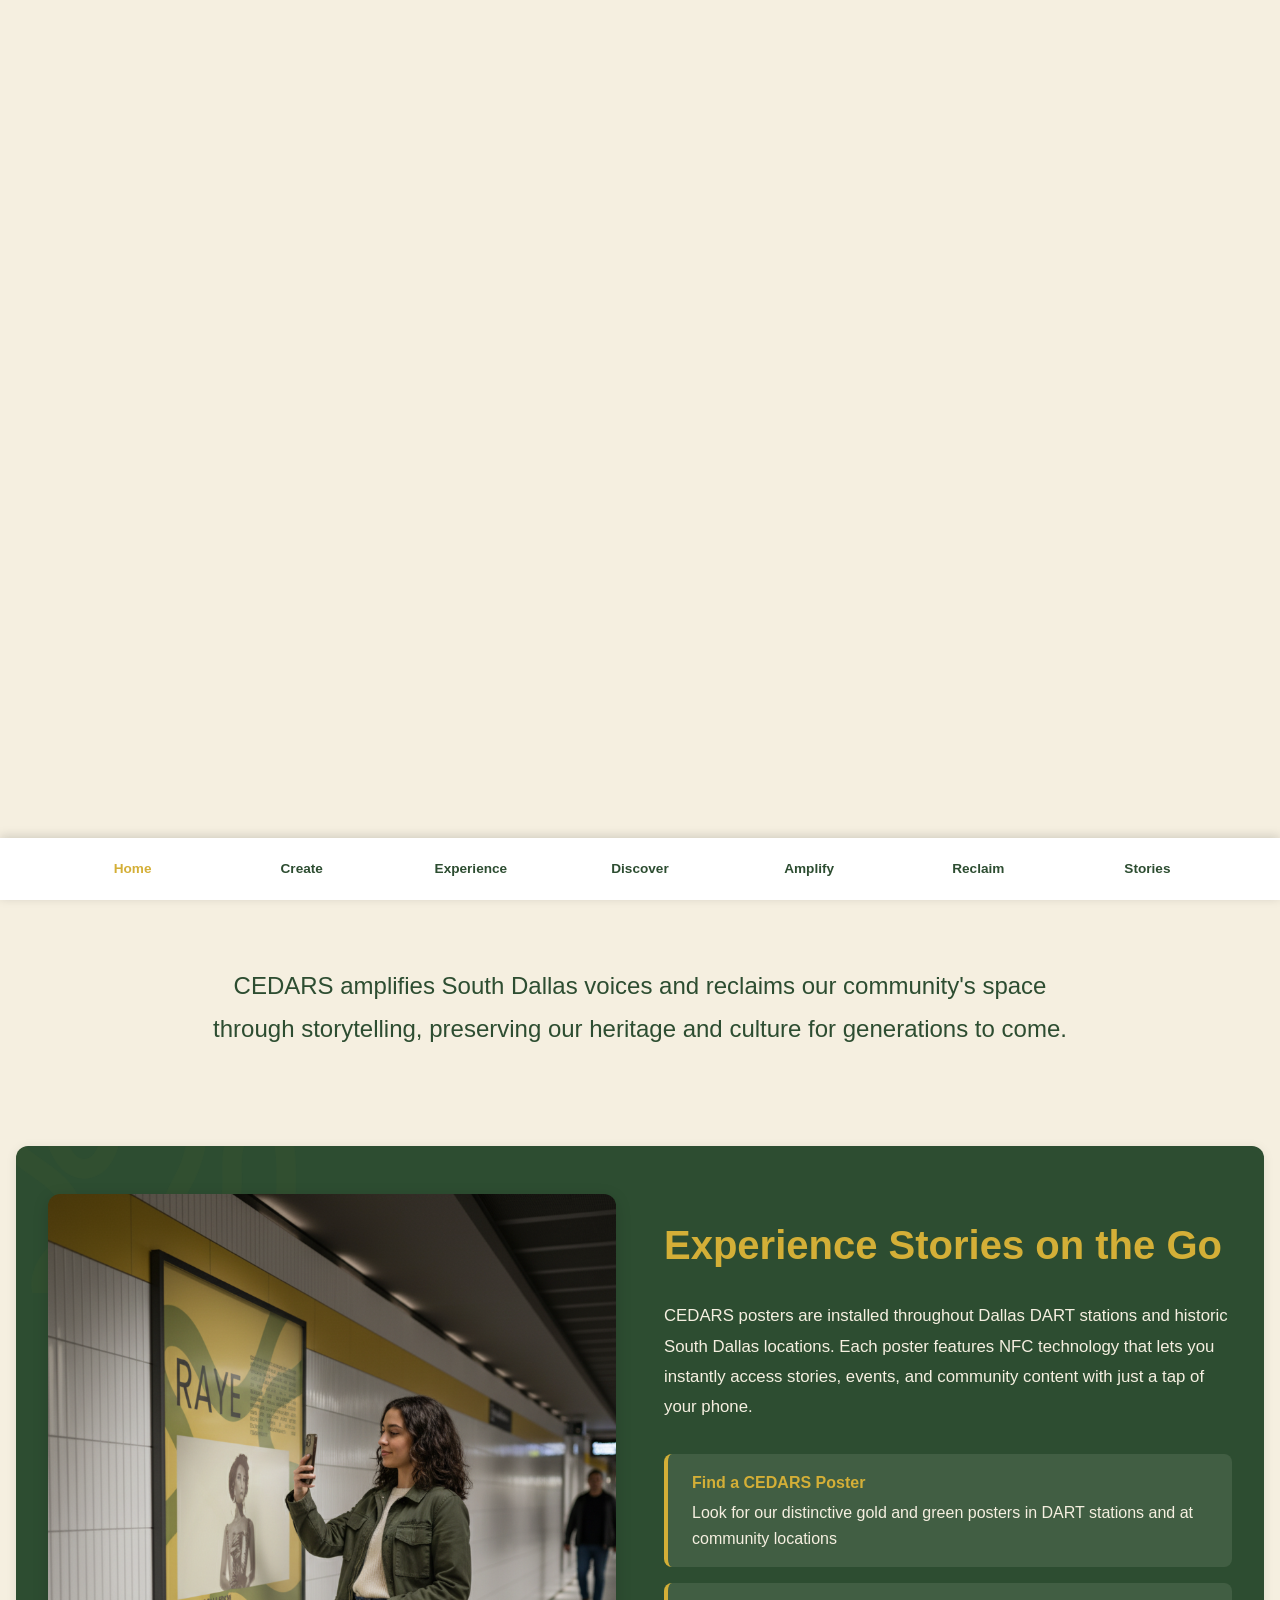
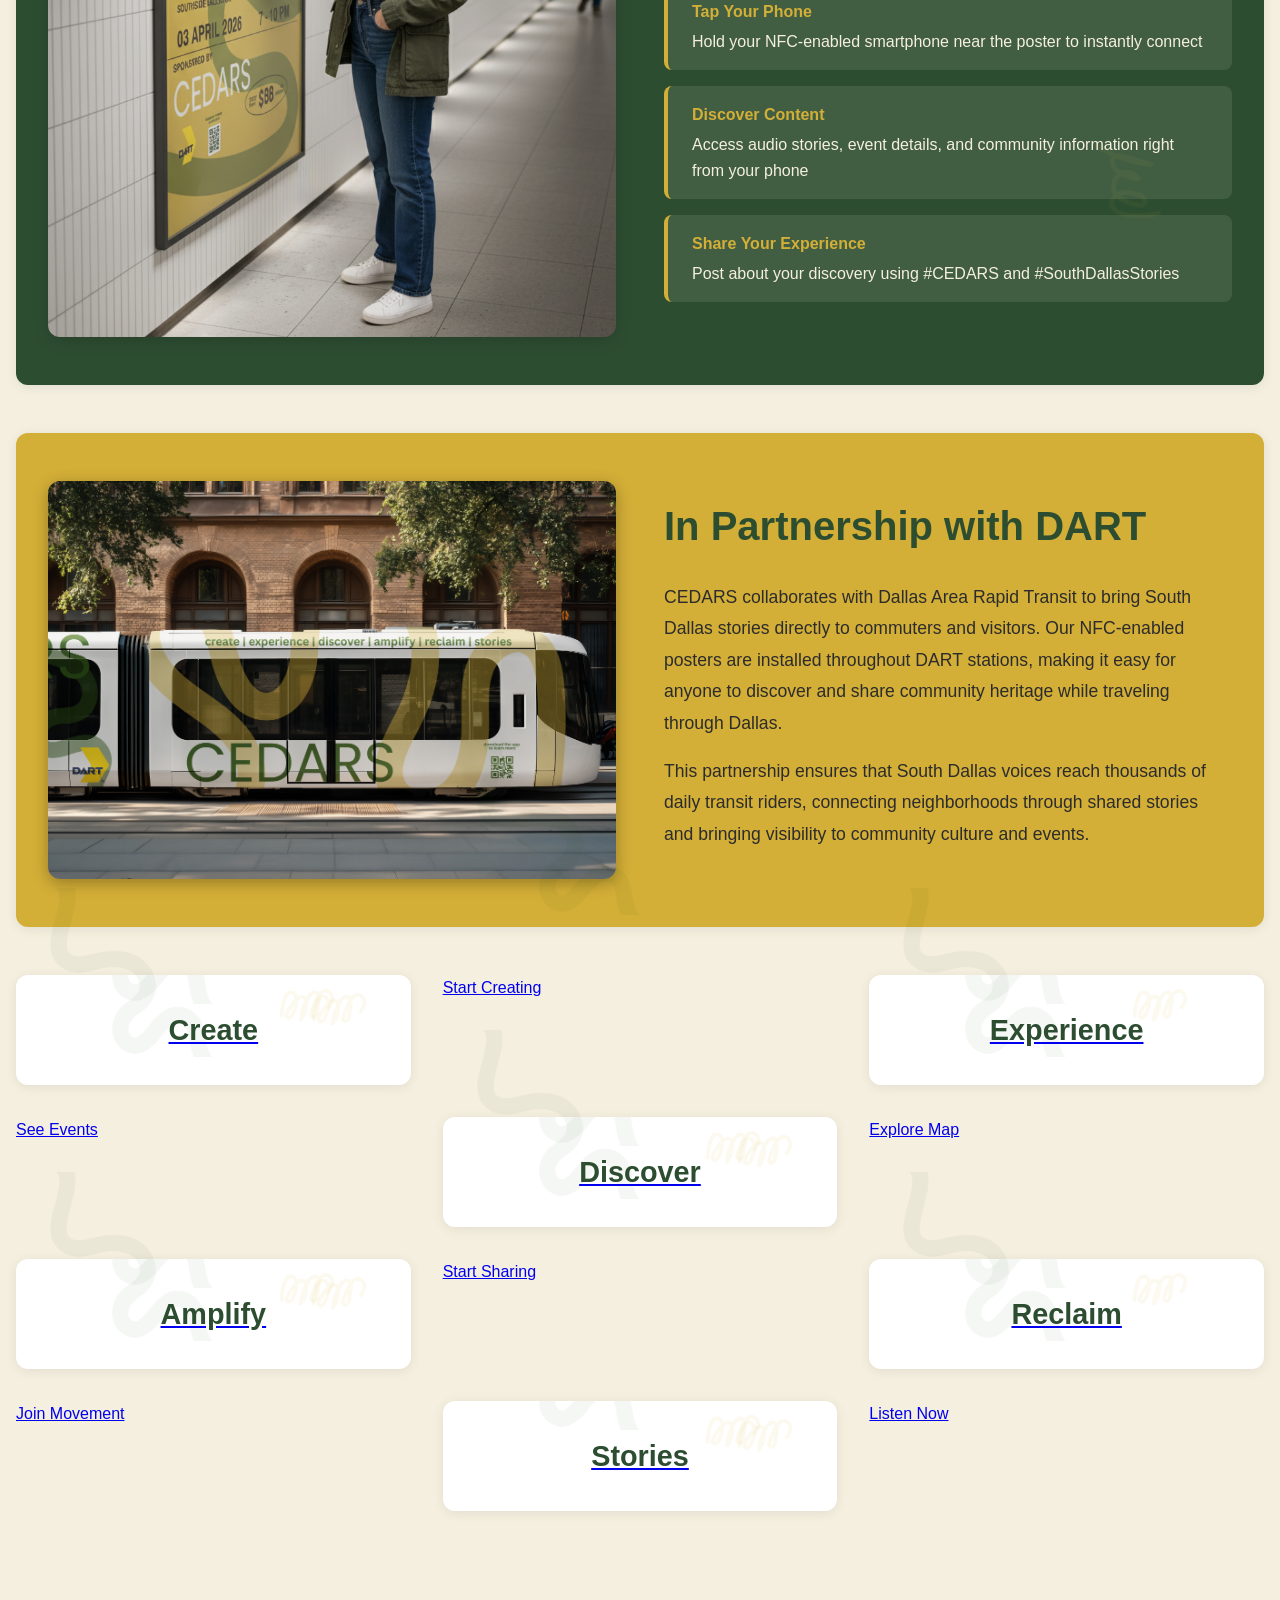
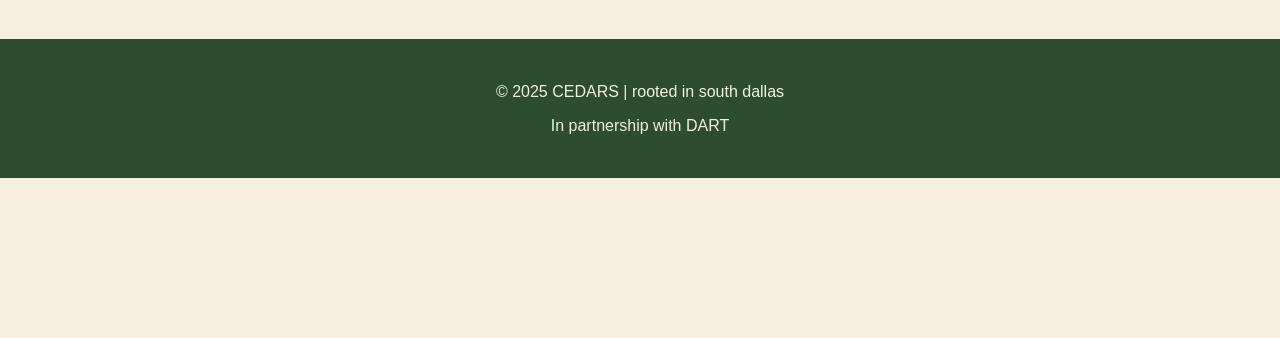
==== index.html @ 985d114b "Update CedaRs app" ====
<!DOCTYPE html>
<html lang="en">
<head>
    <meta charset="UTF-8">
    <meta name="viewport" content="width=device-width, initial-scale=1.0">
    <title>CEDARS - Culture, Experience, Discovery, Arts, Reclaim, South Dallas</title>
    <style>
        * {
            margin: 0;
            padding: 0;
            box-sizing: border-box;
        }

        :root {
            --cedar-green: #2D4D31;
            --cedar-gold: #D4AF37;
            --cedar-cream: #F5EFE0;
            --text-dark: #2C2C2C;
        }

        body {
            font-family: 'Segoe UI', Tahoma, Geneva, Verdana, sans-serif;
            background: var(--cedar-cream);
            color: var(--text-dark);
            line-height: 1.6;
            padding-bottom: 80px;
        }

        /* Bottom Navigation - TEXT ONLY */
        nav {
            position: fixed;
            bottom: 0;
            left: 0;
            right: 0;
            background: white;
            padding: 0.75rem 0;
            box-shadow: 0 -2px 10px rgba(0,0,0,0.15);
            z-index: 1000;
        }

        nav ul {
            list-style: none;
            display: flex;
            justify-content: space-around;
            align-items: center;
            max-width: 1200px;
            margin: 0 auto;
            padding: 0 0.5rem;
        }

        nav li {
            flex: 1;
        }

        nav a {
            display: block;
            color: var(--cedar-green);
            text-decoration: none;
            font-size: 0.85rem;
            font-weight: 600;
            padding: 0.5rem;
            transition: all 0.3s ease;
            text-align: center;
        }

        nav a:hover,
        nav a.active {
            color: var(--cedar-gold);
        }

        /* Hero Video */
        .hero {
            position: relative;
            width: 100%;
            height: 100vh;
            overflow: hidden;
        }

        .hero-video {
            position: absolute;
            top: 0;
            left: 0;
            width: 100%;
            height: 100%;
            object-fit: cover;
        }

        @media (max-width: 768px) {
            .hero {
                height: 40vh;
            }
        }

        @media (max-width: 480px) {
            .hero {
                height: 28vh;
            }
        }

        /* Main Content */
        .container {
            max-width: 1400px;
            margin: 0 auto;
            padding: 2rem 1rem;
        }

        /* Mission Statement */
        .mission-statement {
            text-align: center;
            max-width: 900px;
            margin: 0 auto 4rem;
            padding: 2rem 1rem;
        }

        .mission-statement p {
            font-size: 1.5rem;
            line-height: 1.8;
            color: var(--cedar-green);
            font-weight: 500;
        }

        @media (max-width: 768px) {
            .mission-statement {
                margin-bottom: 3rem;
                padding: 1.5rem 1rem;
            }

            .mission-statement p {
                font-size: 1.2rem;
                line-height: 1.7;
            }
        }

        @media (max-width: 480px) {
            .mission-statement p {
                font-size: 1.1rem;
            }
        }

        /* NFC Poster Section - GREEN BACKGROUND */
        .nfc-section {
            background: var(--cedar-green);
            padding: 3rem 2rem;
            margin: 3rem 0;
            border-radius: 12px;
            box-shadow: 0 2px 12px rgba(0,0,0,0.08);
            position: relative;
            overflow: hidden;
        }

        .nfc-section::before {
            content: '';
            position: absolute;
            top: -50px;
            left: -50px;
            width: 350px;
            height: 350px;
            background-image: url('assets/squiggle.png');
            background-size: contain;
            background-repeat: no-repeat;
            opacity: 0.05;
            pointer-events: none;
            z-index: 0;
        }

        .nfc-section::after {
            content: '';
            position: absolute;
            bottom: -50px;
            right: -50px;
            width: 350px;
            height: 350px;
            background-image: url('assets/15.png');
            background-size: contain;
            background-repeat: no-repeat;
            opacity: 0.05;
            pointer-events: none;
            z-index: 0;
        }

        .nfc-content {
            display: grid;
            grid-template-columns: 1fr 1fr;
            gap: 3rem;
            align-items: center;
            position: relative;
            z-index: 2;
        }

        .nfc-content img {
            width: 100%;
            border-radius: 12px;
            box-shadow: 0 4px 16px rgba(0,0,0,0.15);
        }

        .nfc-text h2 {
            color: var(--cedar-gold);
            font-size: 2.5rem;
            margin-bottom: 1.5rem;
        }

        .nfc-text p {
            line-height: 1.8;
            margin-bottom: 1rem;
            font-size: 1.05rem;
            color: var(--cedar-cream);
        }

        .nfc-features {
            margin-top: 2rem;
        }

        .nfc-feature-item {
            background: rgba(245, 239, 224, 0.1);
            padding: 1rem 1.5rem;
            border-radius: 8px;
            margin-bottom: 1rem;
            border-left: 4px solid var(--cedar-gold);
        }

        .nfc-feature-item strong {
            color: var(--cedar-gold);
            display: block;
            margin-bottom: 0.25rem;
        }

        .nfc-feature-item {
            color: var(--cedar-cream);
        }

        /* DART Partnership Section - GOLD BACKGROUND */
        .dart-section {
            background: var(--cedar-gold);
            color: var(--text-dark);
            padding: 3rem 2rem;
            margin: 3rem 0;
            border-radius: 12px;
            box-shadow: 0 2px 12px rgba(0,0,0,0.08);
        }

        .dart-content {
            display: grid;
            grid-template-columns: 1fr 1fr;
            gap: 3rem;
            align-items: center;
        }

        .dart-content img {
            width: 100%;
            border-radius: 12px;
            box-shadow: 0 4px 16px rgba(0,0,0,0.3);
        }

        .dart-text h2 {
            color: var(--cedar-green);
            font-size: 2.5rem;
            margin-bottom: 1.5rem;
        }

        .dart-text p {
            font-size: 1.1rem;
            line-height: 1.8;
            margin-bottom: 1rem;
            color: var(--text-dark);
        }

        @media (max-width: 768px) {
            .nfc-content,
            .dart-content {
                grid-template-columns: 1fr;
            }

            .nfc-text h2,
            .dart-text h2 {
                font-size: 2rem;
            }

            .dart-text p {
                font-size: 1rem;
            }

            nav a {
                font-size: 0.75rem;
                padding: 0.4rem;
            }
        }

        @media (max-width: 480px) {
            nav a {
                font-size: 0.65rem;
                padding: 0.3rem;
            }

            .nfc-text h2,
            .dart-text h2 {
                font-size: 1.75rem;
            }
        }

        /* Section Cards */
        .sections-grid {
            display: grid;
            grid-template-columns: repeat(auto-fit, minmax(300px, 1fr));
            gap: 2rem;
            margin: 3rem 0;
        }

        .section-card {
            background: white;
            padding: 0;
            border-radius: 12px;
            box-shadow: 0 2px 12px rgba(0,0,0,0.08);
            position: relative;
            overflow: hidden;
            transition: all 0.3s ease;
        }

        .section-card:hover {
            transform: translateY(-5px);
            box-shadow: 0 8px 24px rgba(0,0,0,0.15);
        }

        .section-card::before {
            content: '';
            position: absolute;
            top: -50px;
            right: -50px;
            width: 300px;
            height: 300px;
            background-image: url('assets/13.png');
            background-size: contain;
            background-repeat: no-repeat;
            opacity: 0.08;
            pointer-events: none;
            z-index: 0;
        }

        .section-card::after {
            content: '';
            position: absolute;
            bottom: -50px;
            left: -50px;
            width: 300px;
            height: 300px;
            background-image: url('assets/squiggle2.png');
            background-size: contain;
            background-repeat: no-repeat;
            opacity: 0.08;
            pointer-events: none;
            z-index: 0;
        }

        .section-card:nth-child(even)::before {
            background-image: url('assets/14.png');
        }

        .section-card:nth-child(even)::after {
            background-image: url('assets/15.png');
        }

        .section-card h3 {
            color: var(--cedar-green);
            font-size: 1.8rem;
            margin-bottom: 0;
            text-align: center;
            position: relative;
            z-index: 2;
            padding: 2rem;
        }

        .section-card p {
            display: none;
        }

        .section-card a {
            display: none;
        }

        /* Mobile Design - COMPACT! */
        @media (max-width: 768px) {
            .sections-grid {
                display: block;
                gap: 0.5rem;
                margin: 1.5rem 0;
            }

            .section-card {
                margin-bottom: 0.5rem;
                padding: 0;
                cursor: pointer;
                box-shadow: 0 1px 4px rgba(0,0,0,0.1);
                border: 2px solid var(--cedar-green);
            }

            .section-card::before,
            .section-card::after {
                display: none;
            }

            .section-card:hover {
                transform: none;
            }

            .section-card h3 {
                font-size: 1.3rem;
                margin: 0;
                padding: 1rem 1.25rem;
                text-align: left;
                display: flex;
                justify-content: space-between;
                align-items: center;
            }

            .section-card:nth-child(odd) {
                background: var(--cedar-cream);
            }

            .section-card:nth-child(odd) h3 {
                color: var(--cedar-green);
            }

            .section-card:nth-child(even) {
                background: white;
            }

            .section-card:nth-child(even) h3 {
                color: var(--cedar-green);
            }

            .section-content {
                display: none !important;
            }

            .section-card h3::after {
                content: '→';
                font-size: 1.2rem;
                font-weight: bold;
            }

            .section-card {
                text-decoration: none;
                display: block;
            }
        }

        /* Footer */
        footer {
            background: var(--cedar-green);
            color: var(--cedar-cream);
            text-align: center;
            padding: 2rem;
            margin-top: 3rem;
            margin-bottom: 80px;
        }

        footer p {
            margin: 0.5rem 0;
        }
    </style>
</head>
<body>
    <!-- Bottom Navigation - TEXT ONLY -->
    <nav>
        <ul>
            <li><a href="index.html" class="active">Home</a></li>
            <li><a href="create.html">Create</a></li>
            <li><a href="experience.html">Experience</a></li>
            <li><a href="discover.html">Discover</a></li>
            <li><a href="amplify.html">Amplify</a></li>
            <li><a href="reclaim.html">Reclaim</a></li>
            <li><a href="stories.html">Stories</a></li>
        </ul>
    </nav>

    <!-- Hero Video -->
    <section class="hero">
        <video class="hero-video" autoplay muted loop playsinline>
            <source src="assets/CEDARShero.mp4" type="video/mp4">
        </video>
    </section>

    <!-- Main Content -->
    <div class="container">
        <!-- Mission Statement -->
        <section class="mission-statement">
            <p>CEDARS amplifies South Dallas voices and reclaims our community's space through storytelling, preserving our heritage and culture for generations to come.</p>
        </section>

        <!-- NFC Poster Section - GREEN BACKGROUND -->
        <section class="nfc-section">
            <div class="nfc-content">
                <img src="assets/Interaction.png" alt="Person tapping phone on CEDARS poster in DART station">
                <div class="nfc-text">
                    <h2>Experience Stories on the Go</h2>
                    <p>CEDARS posters are installed throughout Dallas DART stations and historic South Dallas locations. Each poster features NFC technology that lets you instantly access stories, events, and community content with just a tap of your phone.</p>
                    
                    <div class="nfc-features">
                        <div class="nfc-feature-item">
                            <strong>Find a CEDARS Poster</strong>
                            Look for our distinctive gold and green posters in DART stations and at community locations
                        </div>
                        <div class="nfc-feature-item">
                            <strong>Tap Your Phone</strong>
                            Hold your NFC-enabled smartphone near the poster to instantly connect
                        </div>
                        <div class="nfc-feature-item">
                            <strong>Discover Content</strong>
                            Access audio stories, event details, and community information right from your phone
                        </div>
                        <div class="nfc-feature-item">
                            <strong>Share Your Experience</strong>
                            Post about your discovery using #CEDARS and #SouthDallasStories
                        </div>
                    </div>
                </div>
            </div>
        </section>

        <!-- DART Partnership Section - GOLD BACKGROUND -->
        <section class="dart-section">
            <div class="dart-content">
                <img src="assets/NewSubway.jpg" alt="CEDARS poster in DART station">
                <div class="dart-text">
                    <h2>In Partnership with DART</h2>
                    <p>CEDARS collaborates with Dallas Area Rapid Transit to bring South Dallas stories directly to commuters and visitors. Our NFC-enabled posters are installed throughout DART stations, making it easy for anyone to discover and share community heritage while traveling through Dallas.</p>
                    <p>This partnership ensures that South Dallas voices reach thousands of daily transit riders, connecting neighborhoods through shared stories and bringing visibility to community culture and events.</p>
                </div>
            </div>
        </section>

        <!-- Section Cards - MOVED DOWN -->
        <div class="sections-grid">
            <!-- Create -->
            <a href="create.html" class="section-card">
                <h3>Create</h3>
                <div class="section-content">
                    <p>Share your South Dallas story through audio, video, photos, or text. Your memories become part of our collective heritage.</p>
                    <a href="create.html">Start Creating</a>
                </div>
            </a>

            <!-- Experience -->
            <a href="experience.html" class="section-card">
                <h3>Experience</h3>
                <div class="section-content">
                    <p>Attend events, concerts, and community gatherings that celebrate South Dallas culture and bring neighbors together.</p>
                    <a href="experience.html">See Events</a>
                </div>
            </a>

            <!-- Discover -->
            <a href="discover.html" class="section-card">
                <h3>Discover</h3>
                <div class="section-content">
                    <p>Explore interactive maps showing NFC-enabled story plaques and historic locations throughout South Dallas and The Cedars.</p>
                    <a href="discover.html">Explore Map</a>
                </div>
            </a>

            <!-- Amplify -->
            <a href="amplify.html" class="section-card">
                <h3>Amplify</h3>
                <div class="section-content">
                    <p>Share South Dallas stories on social media using our templates and hashtags to spread community voices far and wide.</p>
                    <a href="amplify.html">Start Sharing</a>
                </div>
            </a>

            <!-- Reclaim -->
            <a href="reclaim.html" class="section-card">
                <h3>Reclaim</h3>
                <div class="section-content">
                    <p>Learn about community-led revitalization projects fighting displacement and preserving South Dallas heritage through ownership.</p>
                    <a href="reclaim.html">Join Movement</a>
                </div>
            </a>

            <!-- Stories -->
            <a href="stories.html" class="section-card">
                <h3>Stories</h3>
                <div class="section-content">
                    <p>Browse our complete archive of audio stories, video testimonials, and memories shared by South Dallas community members.</p>
                    <a href="stories.html">Listen Now</a>
                </div>
            </a>
        </div>
    </div>

    <!-- Footer -->
    <footer>
        <p>&copy; 2025 CEDARS | rooted in south dallas</p>
        <p>In partnership with DART</p>
    </footer>
</body>
</html>
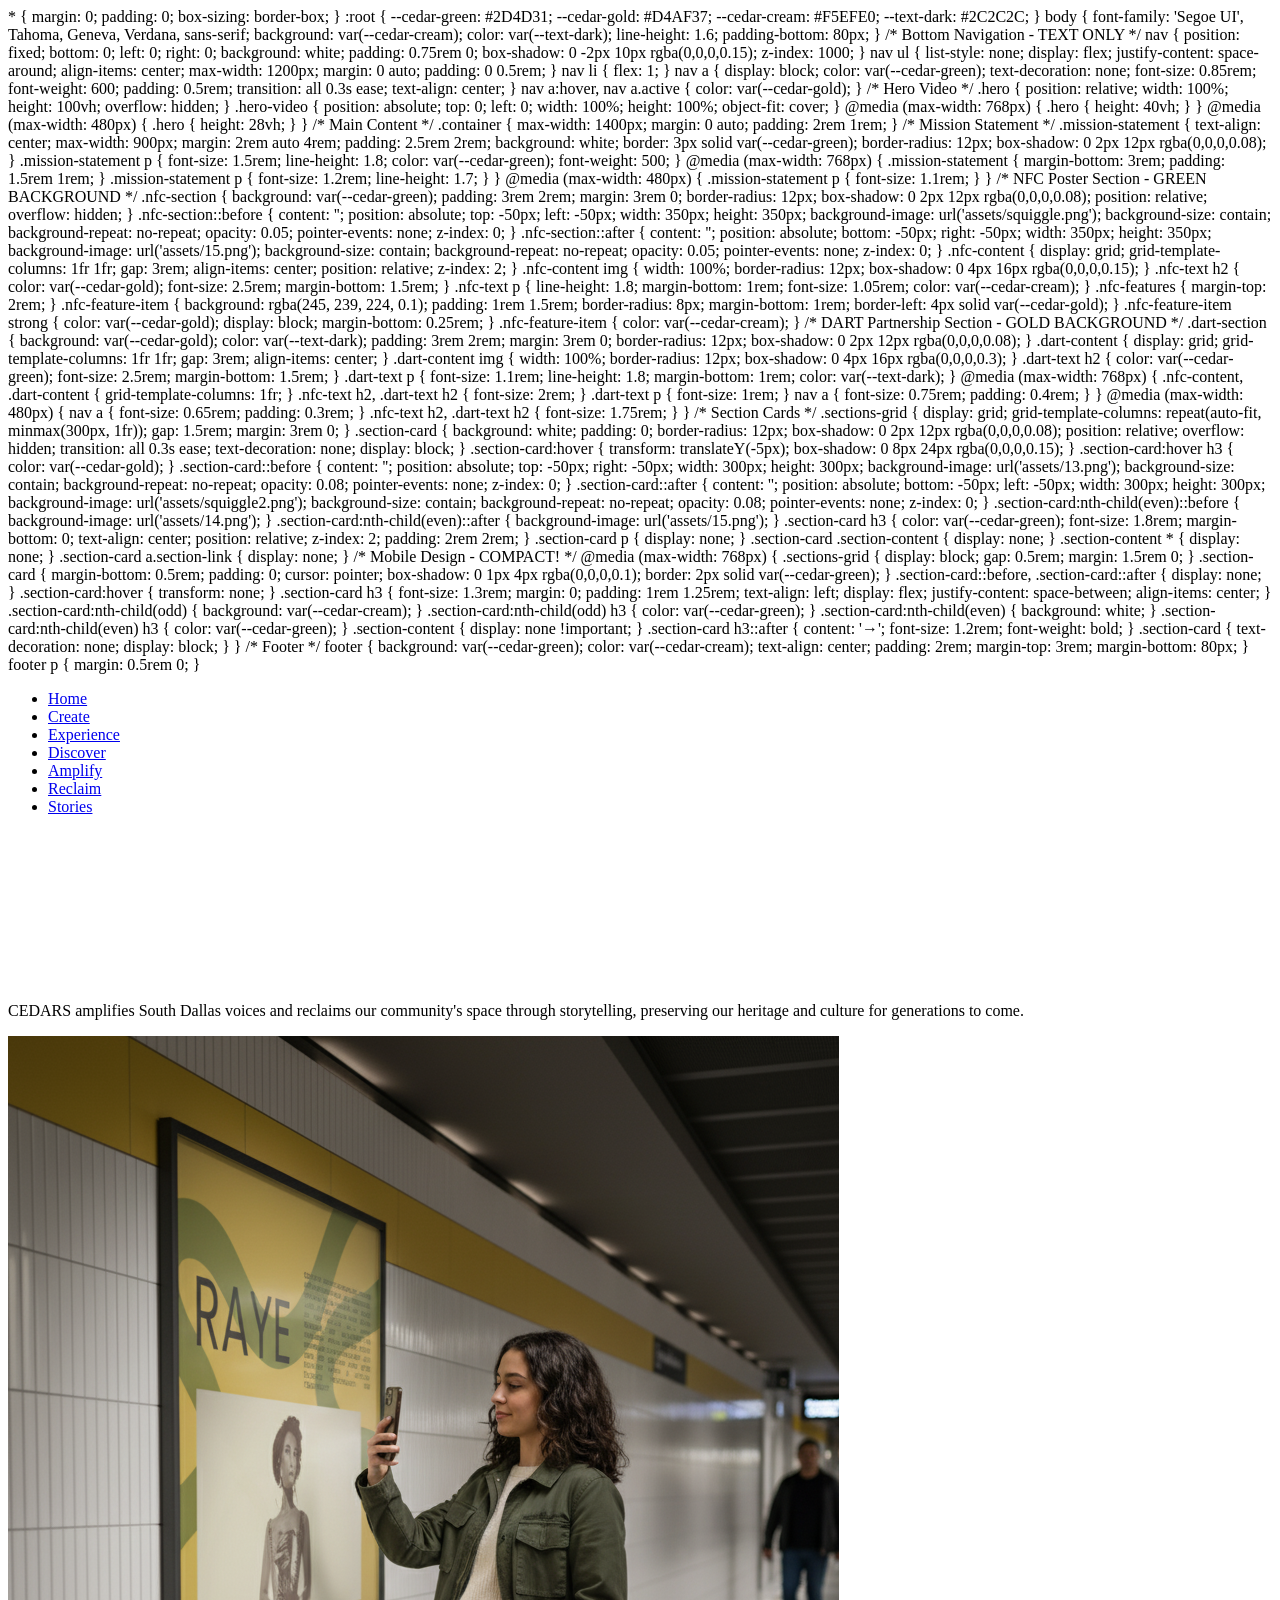
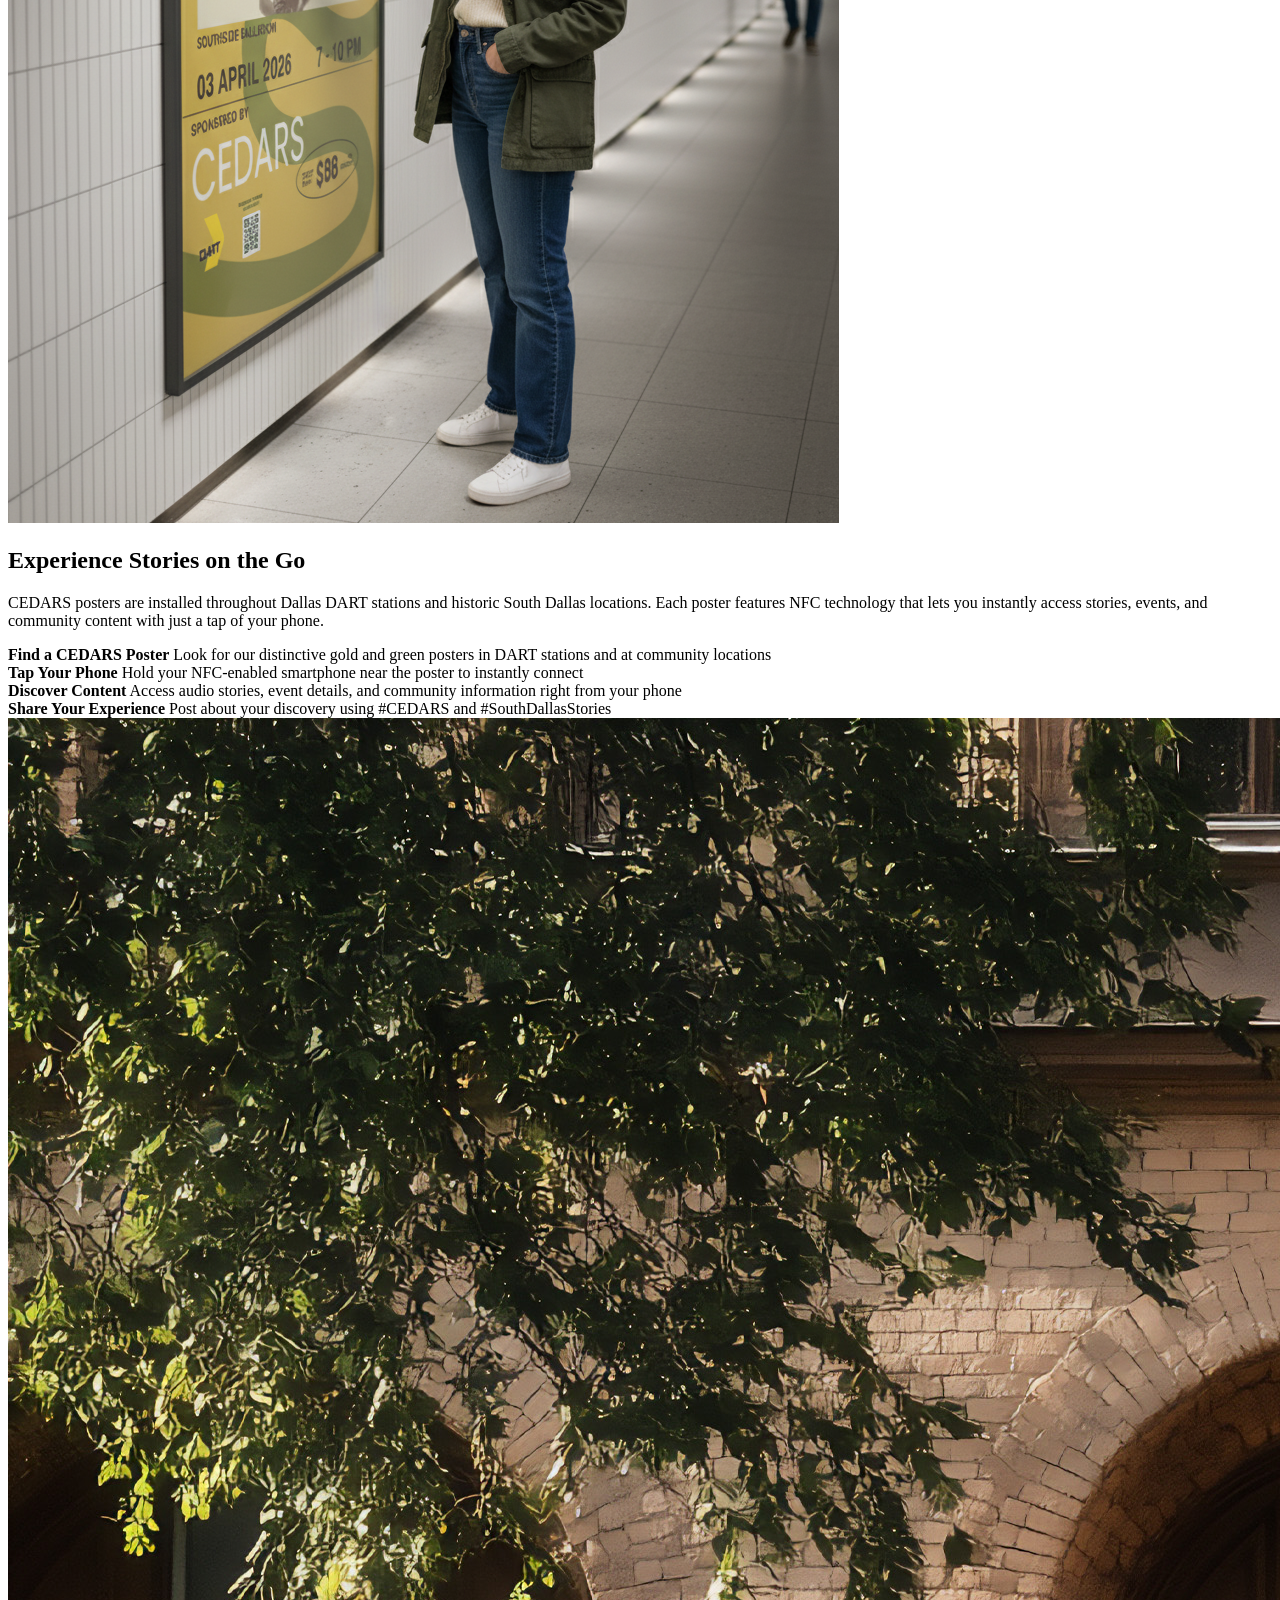
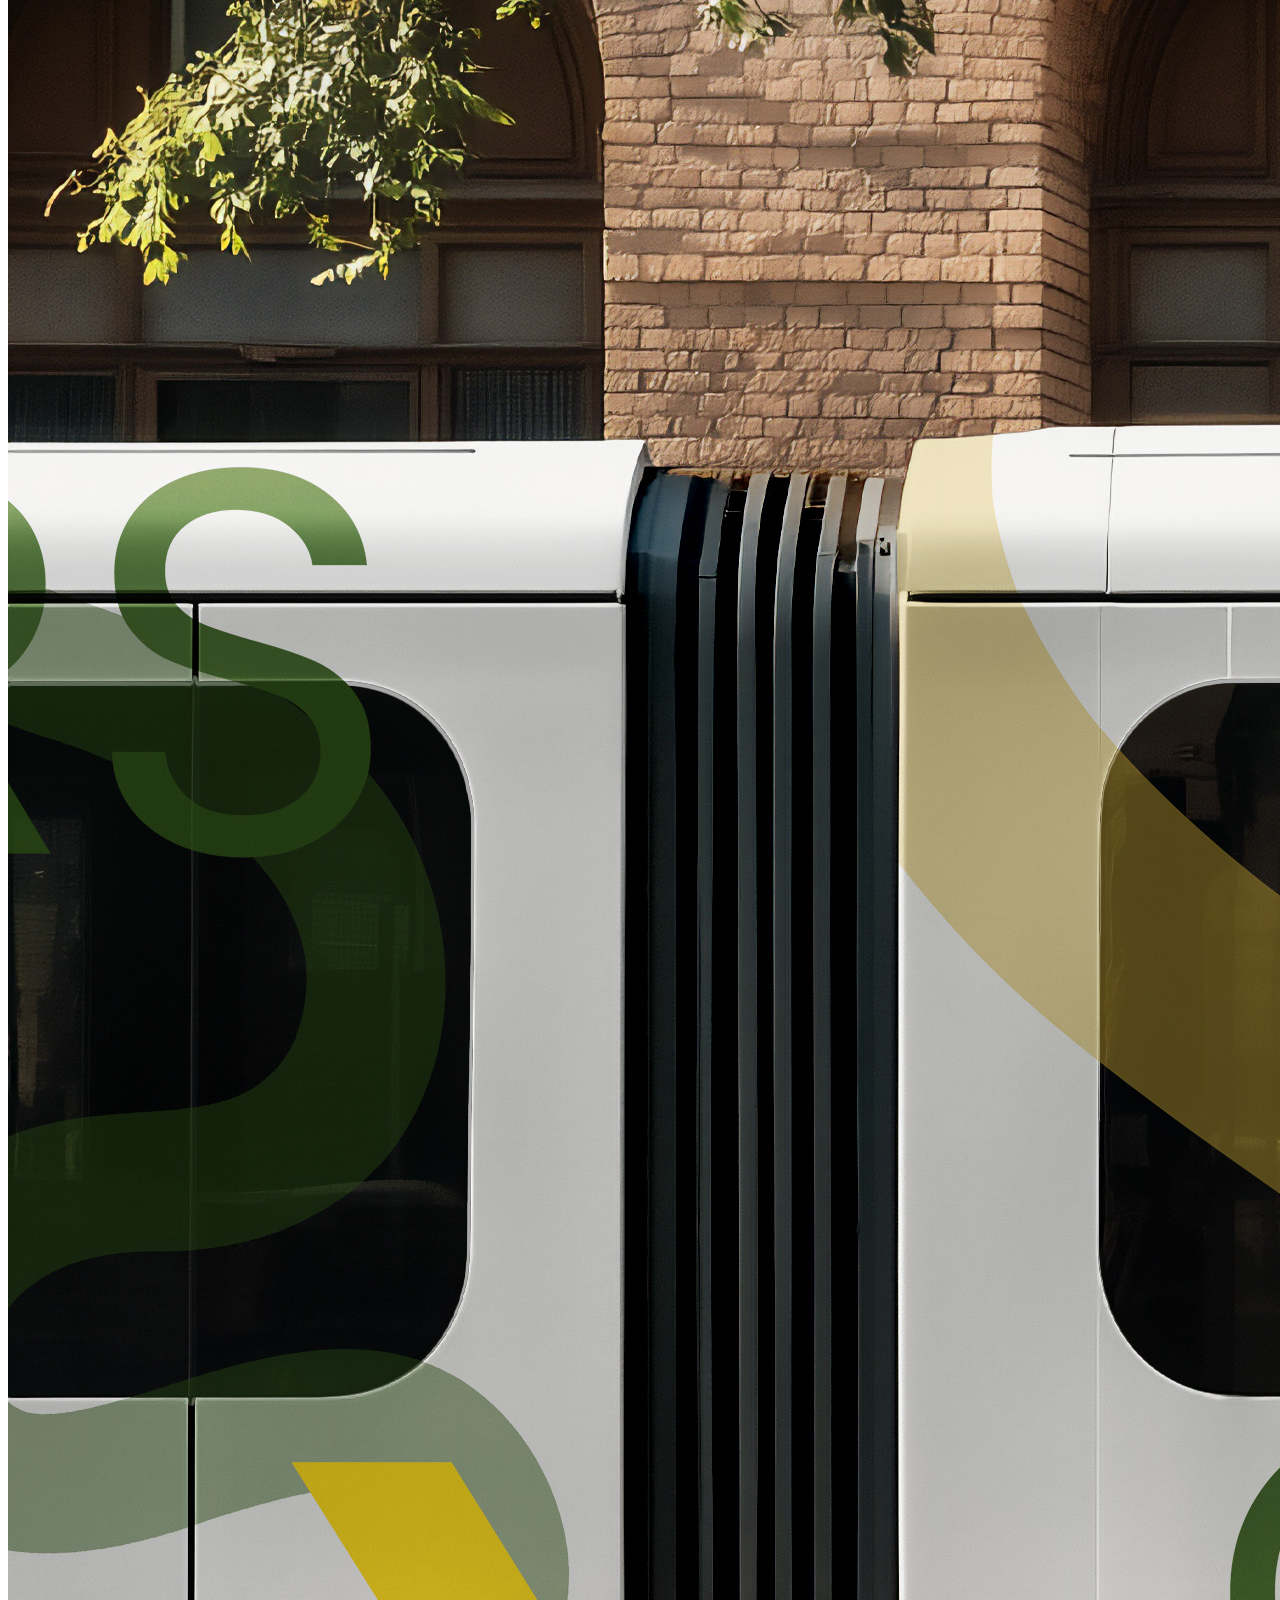
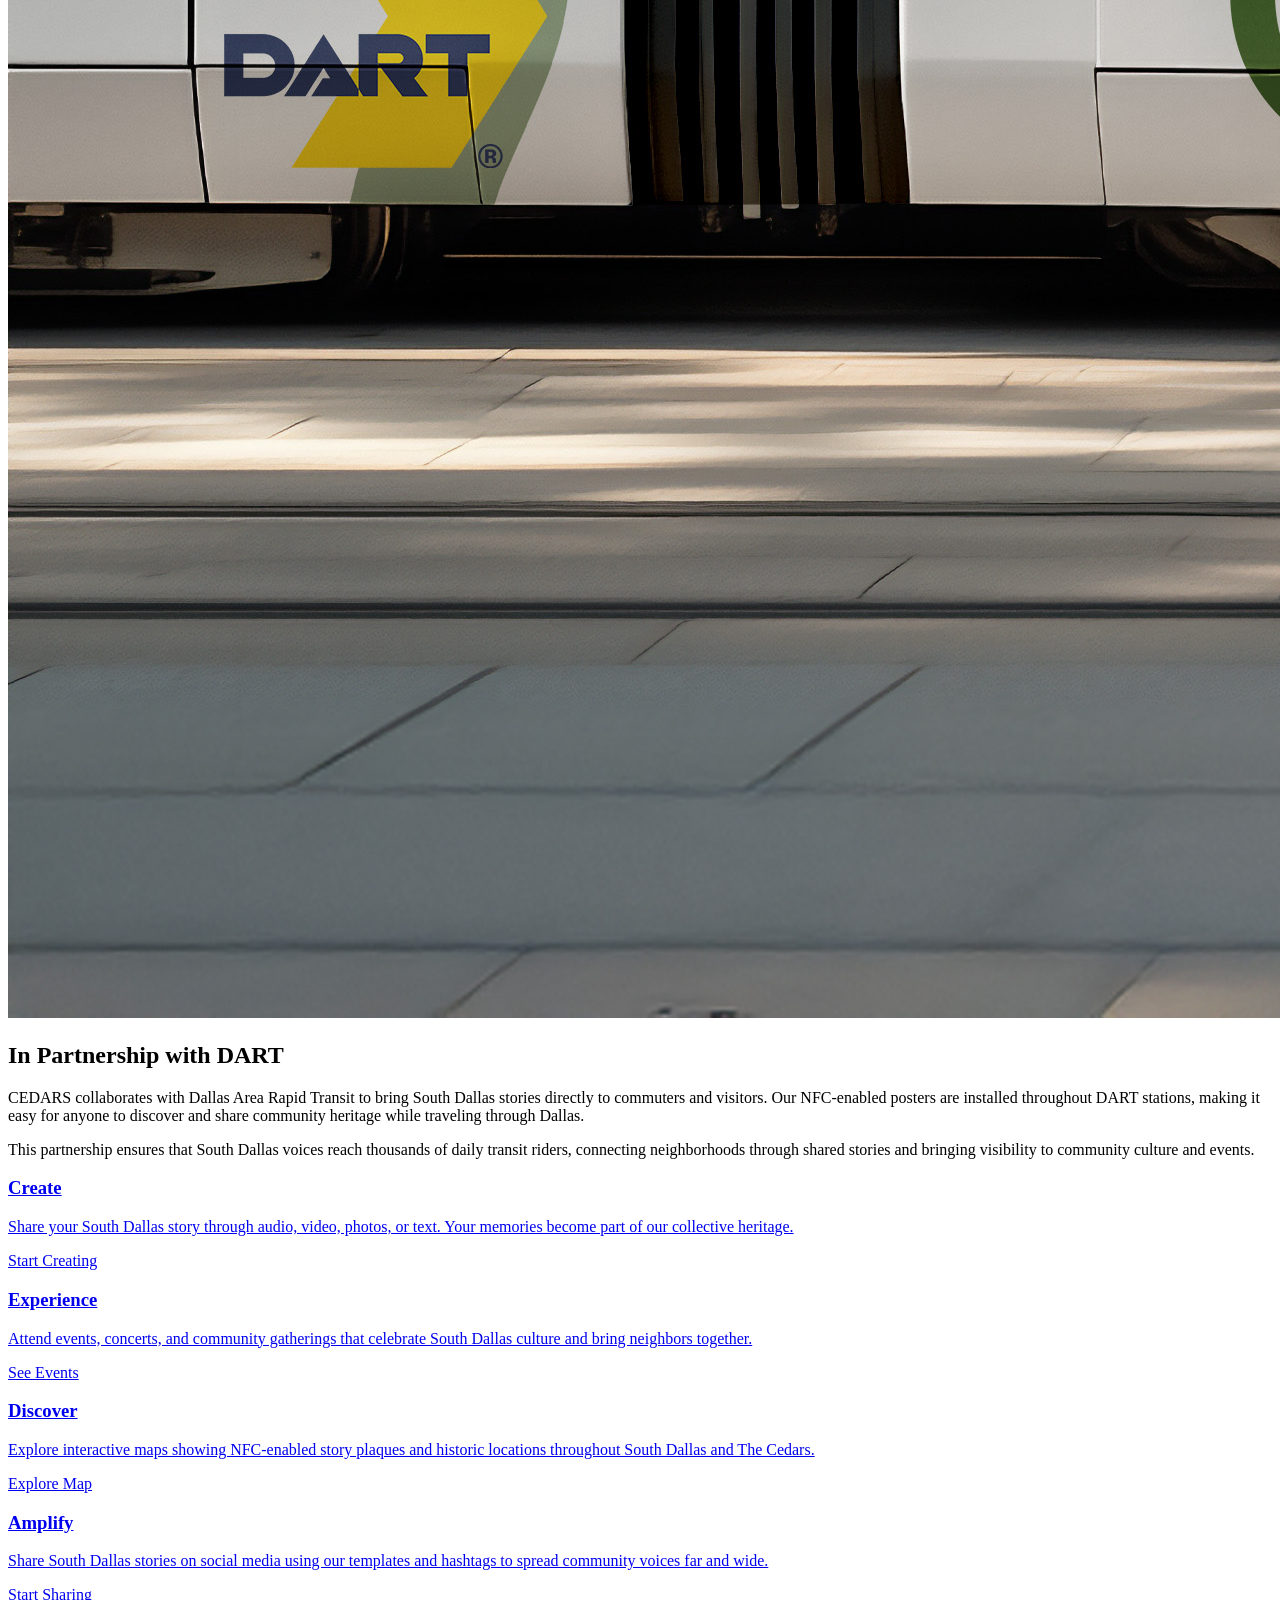
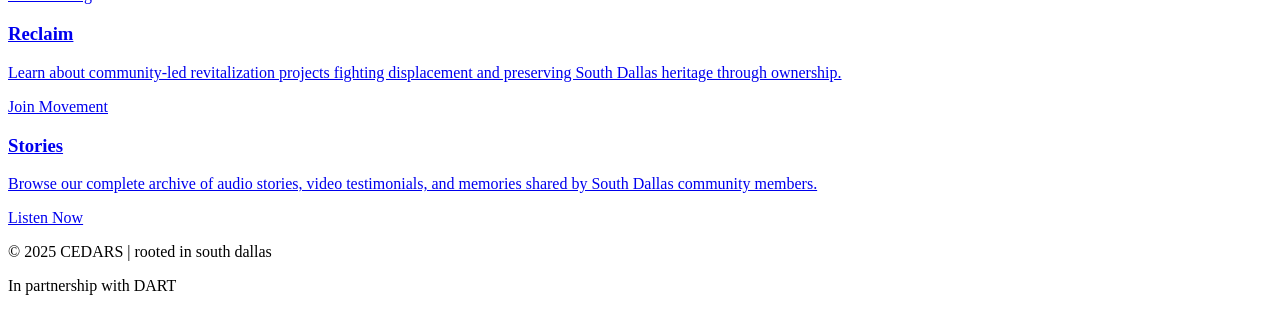
==== commit 1c756f3c: "changes to meta tags and video headers" ====
--- a/index.html
+++ b/index.html
@@ -3,8 +3,10 @@
 <head>
     <meta charset="UTF-8">
     <meta name="viewport" content="width=device-width, initial-scale=1.0">
-    <title>CEDARS - Culture, Experience, Discovery, Arts, Reclaim, South Dallas</title>
-    <style>
+   <meta name="description" content="CEDARS preserves and shares South Dallas heritage through interactive storytelling. Create • Experience • Discover • Amplify • Reclaim • Stories">
+<meta property="og:title" content="CEDARS - Rooted in South Dallas">
+<meta property="og:description" content="CEDARS preserves and shares South Dallas heritage through interactive storytelling. Create • Experience • Discover • Amplify • Reclaim • Stories">
+<meta property="og:type" content="website">
         * {
             margin: 0;
             padding: 0;
@@ -108,8 +110,12 @@
         .mission-statement {
             text-align: center;
             max-width: 900px;
-            margin: 0 auto 4rem;
-            padding: 2rem 1rem;
+            margin: 2rem auto 4rem;
+            padding: 2.5rem 2rem;
+            background: white;
+            border: 3px solid var(--cedar-green);
+            border-radius: 12px;
+            box-shadow: 0 2px 12px rgba(0,0,0,0.08);
         }
 
         .mission-statement p {
@@ -301,7 +307,7 @@
         .sections-grid {
             display: grid;
             grid-template-columns: repeat(auto-fit, minmax(300px, 1fr));
-            gap: 2rem;
+            gap: 1.5rem;
             margin: 3rem 0;
         }
 
@@ -313,11 +319,17 @@
             position: relative;
             overflow: hidden;
             transition: all 0.3s ease;
+            text-decoration: none;
+            display: block;
         }
 
         .section-card:hover {
             transform: translateY(-5px);
             box-shadow: 0 8px 24px rgba(0,0,0,0.15);
+        }
+
+        .section-card:hover h3 {
+            color: var(--cedar-gold);
         }
 
         .section-card::before {
@@ -365,14 +377,22 @@
             text-align: center;
             position: relative;
             z-index: 2;
-            padding: 2rem;
+            padding: 2rem 2rem;
         }
 
         .section-card p {
             display: none;
         }
 
-        .section-card a {
+        .section-card .section-content {
+            display: none;
+        }
+
+        .section-content * {
+            display: none;
+        }
+
+        .section-card a.section-link {
             display: none;
         }
 
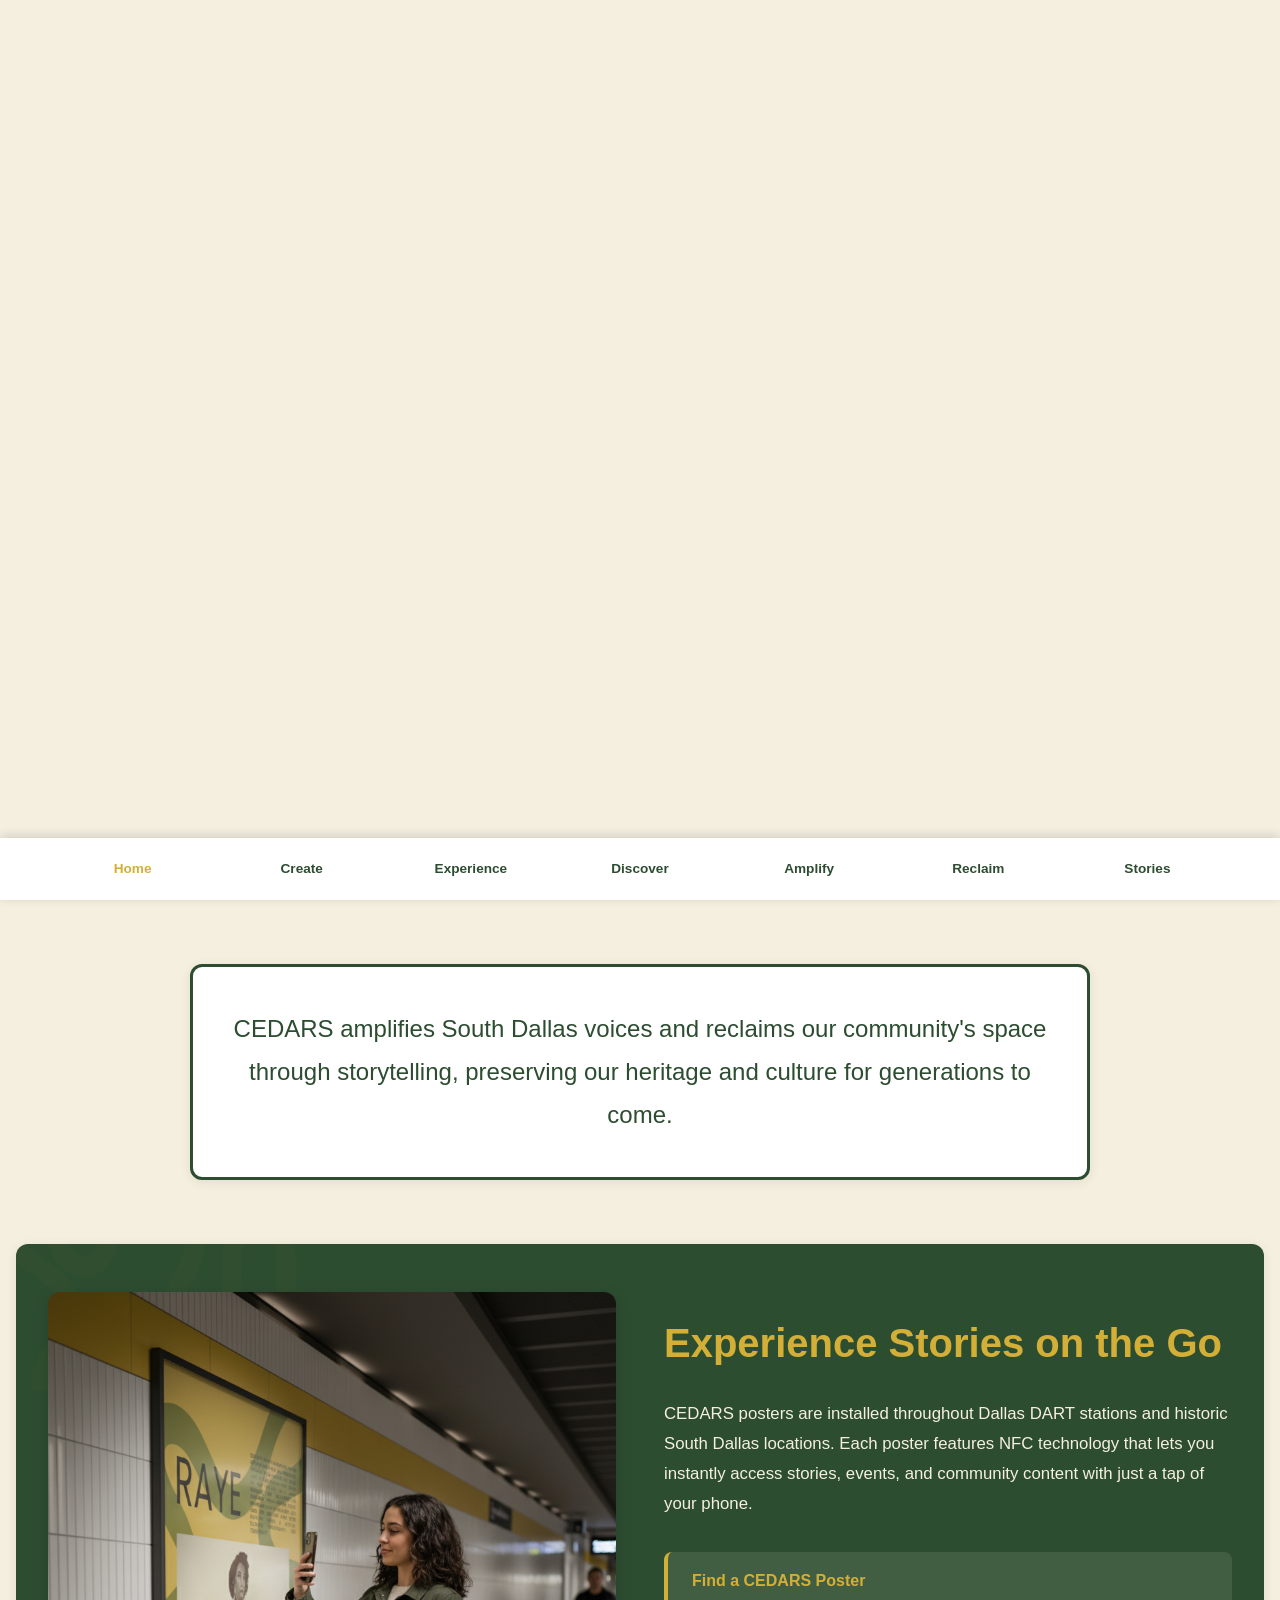
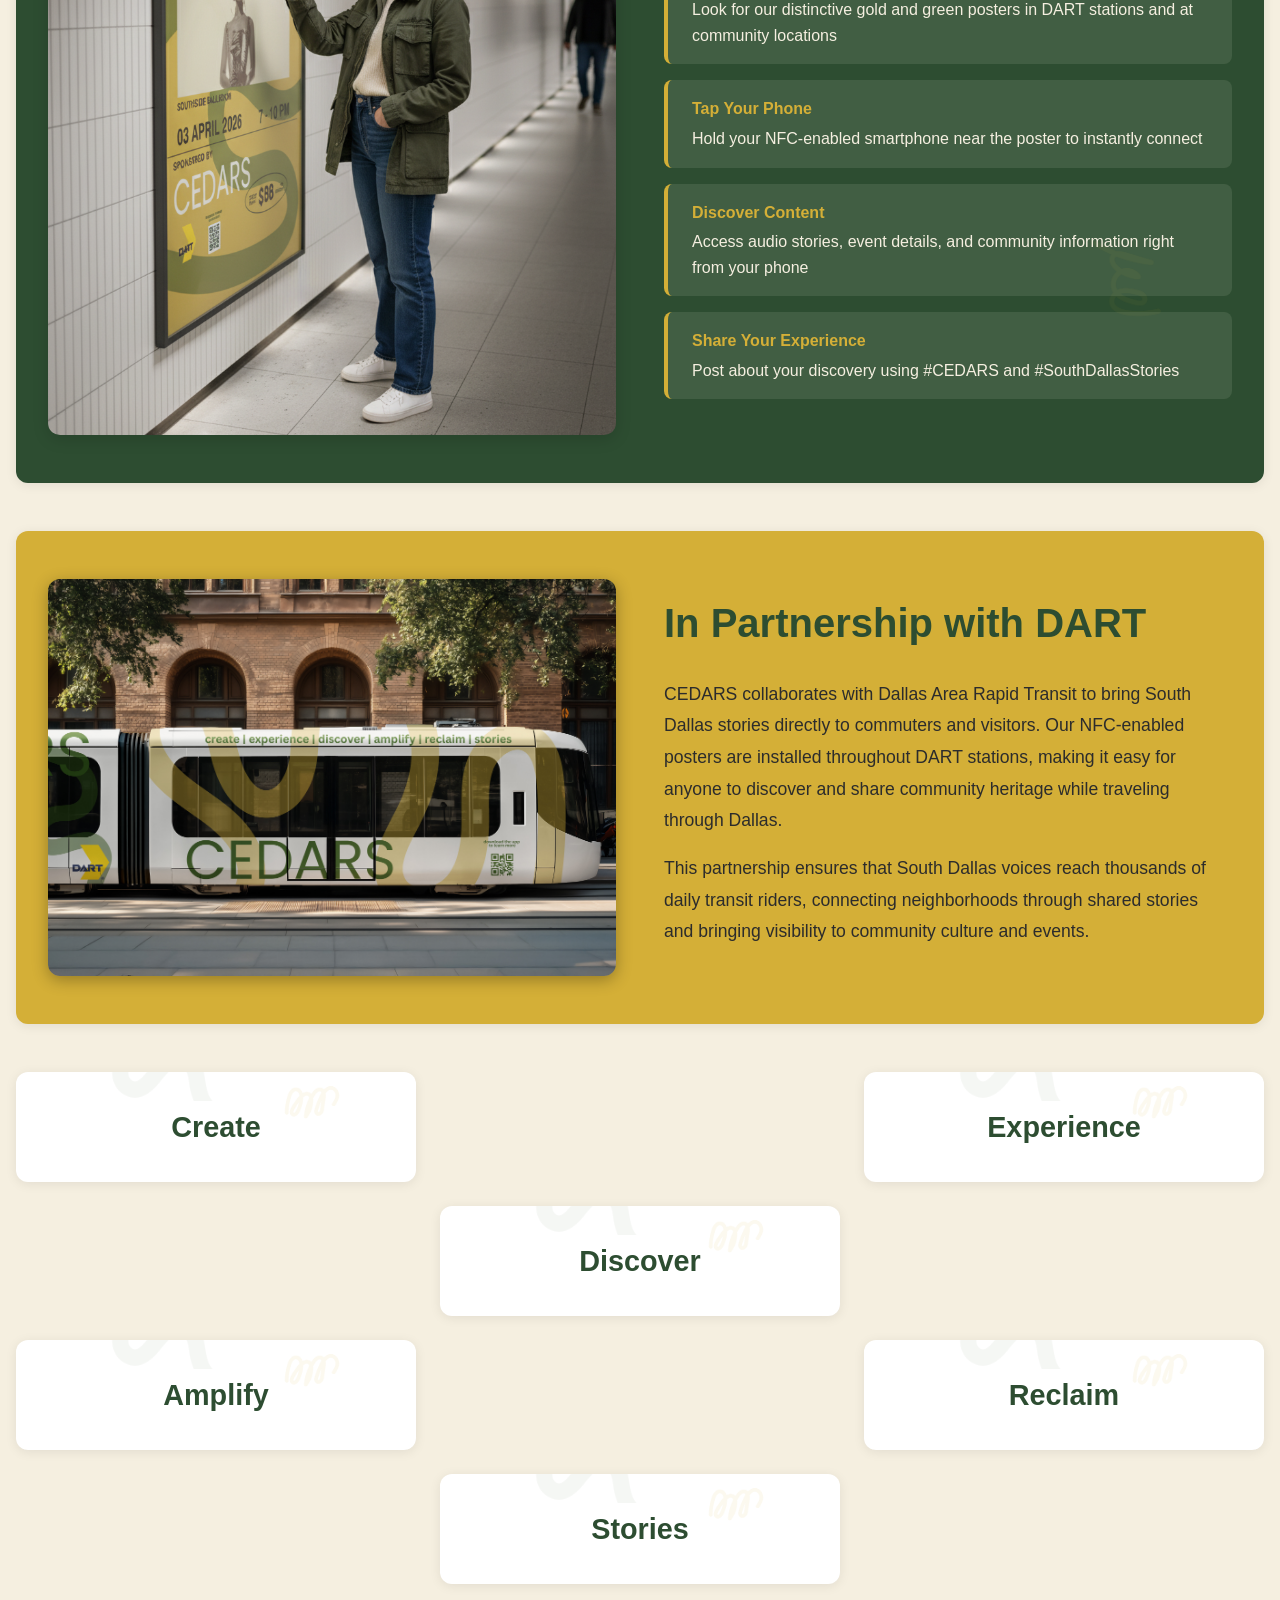
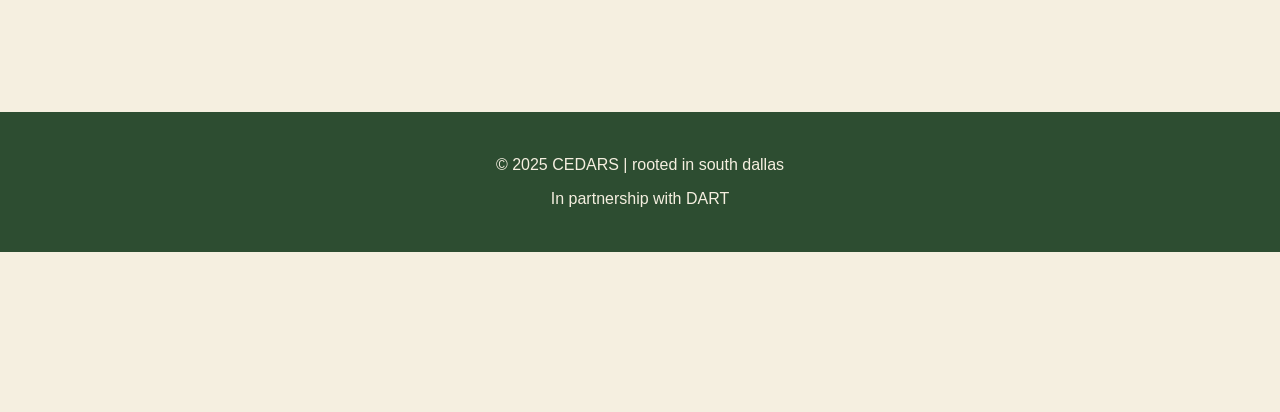
==== commit db9ff97e: "meta tags corrected" ====
--- a/index.html
+++ b/index.html
@@ -3,10 +3,12 @@
 <head>
     <meta charset="UTF-8">
     <meta name="viewport" content="width=device-width, initial-scale=1.0">
-   <meta name="description" content="CEDARS preserves and shares South Dallas heritage through interactive storytelling. Create • Experience • Discover • Amplify • Reclaim • Stories">
-<meta property="og:title" content="CEDARS - Rooted in South Dallas">
-<meta property="og:description" content="CEDARS preserves and shares South Dallas heritage through interactive storytelling. Create • Experience • Discover • Amplify • Reclaim • Stories">
-<meta property="og:type" content="website">
+    <meta name="description" content="CEDARS preserves and shares South Dallas heritage through interactive storytelling. Create • Experience • Discover • Amplify • Reclaim • Stories">
+    <meta property="og:title" content="CEDARS - Rooted in South Dallas">
+    <meta property="og:description" content="CEDARS preserves and shares South Dallas heritage through interactive storytelling. Create • Experience • Discover • Amplify • Reclaim • Stories">
+    <meta property="og:type" content="website">
+    <title>CEDARS - Rooted in South Dallas</title>
+    <style>
         * {
             margin: 0;
             padding: 0;
@@ -28,7 +30,7 @@
             padding-bottom: 80px;
         }
 
-        /* Bottom Navigation - TEXT ONLY */
+        /* Bottom Navigation */
         nav {
             position: fixed;
             bottom: 0;
@@ -143,7 +145,7 @@
             }
         }
 
-        /* NFC Poster Section - GREEN BACKGROUND */
+        /* NFC Poster Section */
         .nfc-section {
             background: var(--cedar-green);
             padding: 3rem 2rem;
@@ -234,7 +236,7 @@
             color: var(--cedar-cream);
         }
 
-        /* DART Partnership Section - GOLD BACKGROUND */
+        /* DART Partnership Section */
         .dart-section {
             background: var(--cedar-gold);
             color: var(--text-dark);
@@ -396,7 +398,7 @@
             display: none;
         }
 
-        /* Mobile Design - COMPACT! */
+        /* Mobile Design */
         @media (max-width: 768px) {
             .sections-grid {
                 display: block;
@@ -479,7 +481,7 @@
     </style>
 </head>
 <body>
-    <!-- Bottom Navigation - TEXT ONLY -->
+    <!-- Bottom Navigation -->
     <nav>
         <ul>
             <li><a href="index.html" class="active">Home</a></li>
@@ -506,7 +508,7 @@
             <p>CEDARS amplifies South Dallas voices and reclaims our community's space through storytelling, preserving our heritage and culture for generations to come.</p>
         </section>
 
-        <!-- NFC Poster Section - GREEN BACKGROUND -->
+        <!-- NFC Poster Section -->
         <section class="nfc-section">
             <div class="nfc-content">
                 <img src="assets/Interaction.png" alt="Person tapping phone on CEDARS poster in DART station">
@@ -536,7 +538,7 @@
             </div>
         </section>
 
-        <!-- DART Partnership Section - GOLD BACKGROUND -->
+        <!-- DART Partnership Section -->
         <section class="dart-section">
             <div class="dart-content">
                 <img src="assets/NewSubway.jpg" alt="CEDARS poster in DART station">
@@ -548,7 +550,7 @@
             </div>
         </section>
 
-        <!-- Section Cards - MOVED DOWN -->
+        <!-- Section Cards -->
         <div class="sections-grid">
             <!-- Create -->
             <a href="create.html" class="section-card">
